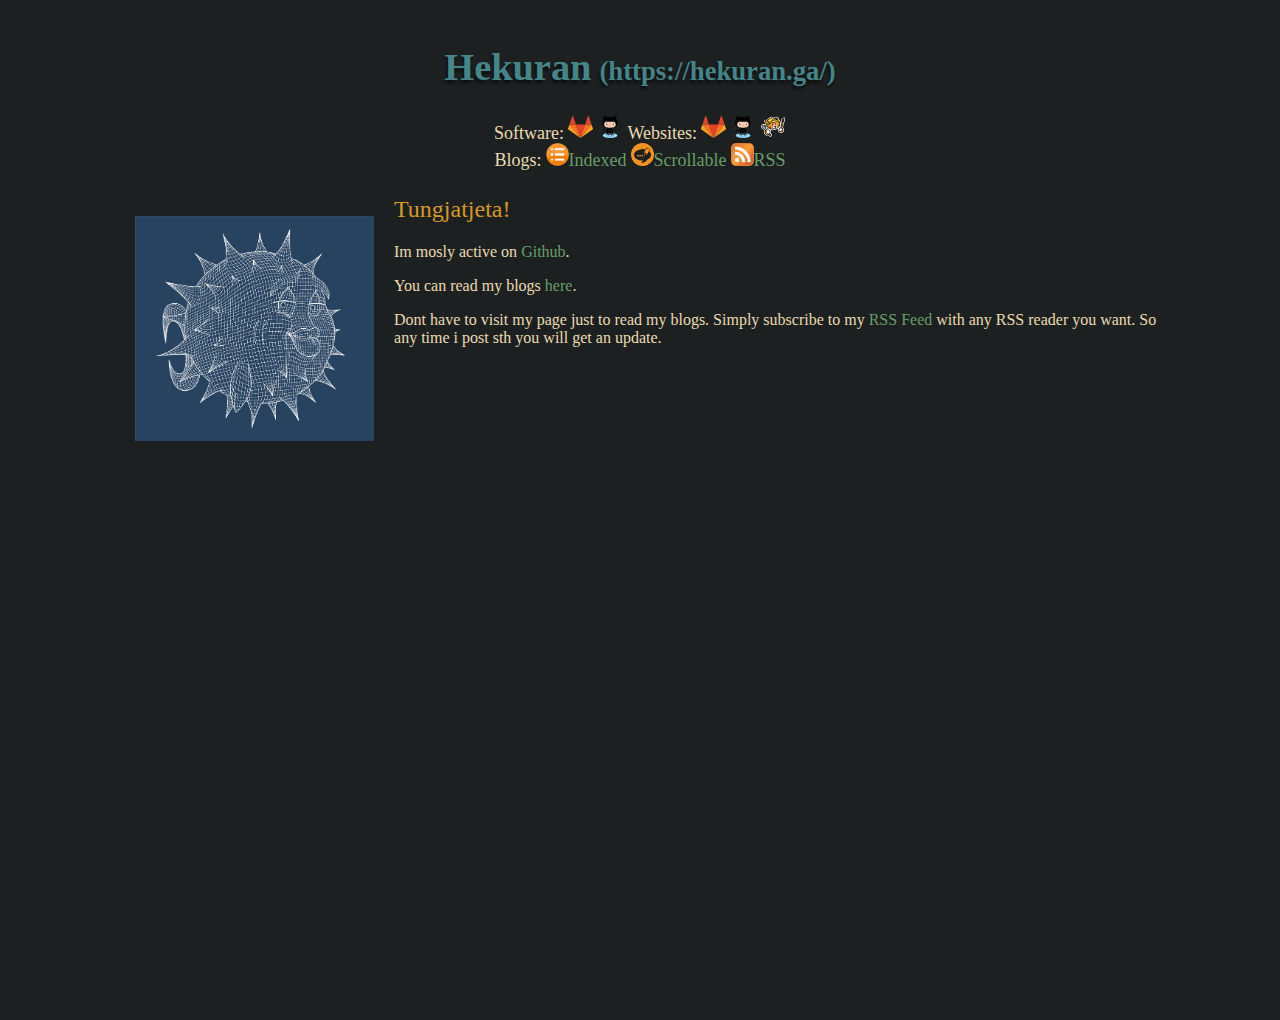
==== index.html @ 21a8029d "Update v.4" ====
<!DOCTYPE html>
<html lang="en">
<head>
<title>Hekuran's Homepage</title>
<link rel='stylesheet' type='text/css' href='cssjs/main_style.css'>
<link rel='alternate' type='application/rss+xml' href='rss.xml' title='Latest from Hekuran'>
<meta charset="utf-8"/>
</head>

<body>
<h1><big>Hekuran</big> <small>(https://hekuran.ga/)</small></h1>
<div id="links">

<div id="cat">
	Software:
	<a href="https://gitlab.com/Hekuran/"><img src="pix/gitlab.svg" alt="Gitlab"></a>
	<a href="https://github.com/narukeh/"><img src="pix/octo.svg" alt="Github"></a>
</div>


<div id="cat">
	Websites:
	<a href="https://hekuran.gitlab.io/"><img src="pix/gitlab.svg" alt="Gitlab Pages"></a>
	<a href="https://narukeh.github.io/"><img src="pix/octo.svg" alt="Github webage"></a>
	<a href="https://hekuran.neocities.org/"><img src="pix/neocities.svg" alt="NeoCities"></a>
</div>

</br>
<div id="cat">
	Blogs:
	<a href="blogindex.html"><img src="pix/blogindex.png" alt="Blog Indexed">Indexed</a>
	<a href="blog.html"><img src="pix/blogbubble.png" alt="Blog Scrollable">Scrollable</a>
	<a href="rss.html"><img src="pix/rss.svg" alt="Rss">RSS</a>
</div>


<!--</br>-->
<!--<div id="cat">-->
<!--	BLOG:-->
<!--	<!-1--<a href="emailme.html">email</a>--1->-->
<!--	<a href="blogindex.html">Blog:-Indexed</a>-->
<!--	<a href="blog.html">Blog:-Scrollable</a>-->
<!--	<a href="rss.xml">RSS</a>-->
<!--</div>-->

</div>

<!--

<div class="<++>">
<img src="<++>" alt="<++>">
<h2><++></h2>
<p><++></p>
</div>

--!>

<div class="odd">
<img src="pix/puffy.jpg" alt="medusa">
<h2>Tungjatjeta!</h2>
<p>Im mosly active on <a href="https://github.com/narukeh/">Github</a>.</p>
<p>You can read my blogs <a href="blog.html">here</a>.</p>
<p>Dont have to visit my page just to read my blogs. Simply subscribe to my <a href="rss.xml">RSS Feed</a> with any RSS reader you want. So any time i post sth you will get an update.</p>

</div>

</body>

</html>
---- cssjs/main_style.css ----
:root {
    --color0: #282828;
    --color1: #cc241d;
    --color2: #98971a;
    --color3: #d79921;
    --color4: #458588;
    --color5: #b16286;
    --color6: #689d6a;
    --color7: #a89984;
    --color8: #928374;
    --color9: #fb4934;
    --color10: #b8bb26;
    --color11: #fabd2f;
    --color12: #83a598;
    --color13: #d3869b;
    --color14: #8ec07c;
    --color15: #ebdbb2;
    --color256: #1d2021;
    --color257: #ebdbb2;
}

footer img {
    height: 1.25em;
}

li img {
    height: 1.25em;
}

h1 img {
    height: 1em;
}

h2 img {
    height: 1em;
    padding-top: 1em;
}

h3 {
    color: var(--color1);
}

h3 img {
    height: 1em;
}

body {
    /*overflow cant be changed on body. since this type of styling is not for the body tag.*/
    max-width: 1050px;
    margin-left: auto;
    margin-right: auto;
    background: var(--color256);
    color: var(--color15);
    padding: 1em;
}

a {
    color: var(--color6);
    text-decoration: none;
}
a:hover {
    color: var(--color12);
}

a img:hover {
    background: rgba(0, 0, 0, 0);
    transition: .15s;
    transform: scale(2.5, 2.5);
}

h1 {
    color: var(--color4);
    font-weight: Bold;
    text-shadow: -1px 3px 3px rgba(0, 0, 0, 0.68);
    text-align: center;
}

h2 {
    color: var(--color3);
    font-weight: normal;
}

.hiddiv {
    display: none;
}
.qr:hover {
    color: goldenrod;
}
.qr:hover .hiddiv {
    display: block;
    float: right;
}
.hiddiv img {
    height: 200px;
}

#cat {
    /*'float: center' does nothing btw. and cat should be an class, as its used so many times in the html*/
    display: inline;
}

#links {
    font-size: large;
    text-align: center;
    margin: auto;
    max-width: 700px;
    background-color: var(--color256);
    padding: 5px;
    border-radius: 10px;
    /* margin-bottom: 6em */
}

#links img {
    height: 1.25em;
}

/* Blog entry: */

/*i added a more red-ish and darker background here to make it easier on the eyes to seperate the blocks. and also to go with the red border a little better, as the blue on the left ties in the same way with the body*/
.entry {
    padding: 10px;
    border-radius: 0 5px 18px 0;
    margin-bottom: 50px;
    background: #1b1b1b;
    border: 1px solid var(--color1);
    border-left: 10px solid var(--color4);
}
.entry h2 {
    margin: 5px auto 2px auto;
}
.entry small {
    color: var(--color15);
}
footer strong {
    font-weight: bold;
}

footer {
	clear: both;
	text-align: center;
	padding-top: 2em;
}

/*
    i spaced out the dt parts here to make it easier for the eyes to navigate the paragraphs
*/
dt {
    font-weight: bold;
    margin-top: 2em;
}
dt img {
    height: 1em;
}

/* Class name of video thumbnails in videos.html */
.image {
    width: 175px !important;
    table-layout: fixed;
    margin-left: auto;
    margin-right: auto;
    display: inline-table;
    padding: 0px;
}
.image figcaption img {
    height: 1em;
}
img.centered {
    display: block;
    margin-right: auto;
    margin-left: auto;
}
figcaption {
    padding: 0px;
    max-width: 175px;
}
code {
    color: var(--color2);
    overflow-x: auto;
}

h3 {
}

/*align is not always supported anymore so i tend to just use 'auto' on left and right margin if you arent using flexbox or grid*/
pre {
    margin: auto;
    margin-top: 3em;
    background: var(--color256);
    border: 1px solid var(--color8);
    border-radius: 4px;
    padding: 5px;
    display: block;
    max-width: 900px;
}

.indexcolname {
    max-width: 100px;
    text-overflow: ellipsis;
    white-space: nowrap;
    overflow: hidden;
}
.indexcoldesc {
    font-weight: bold;
    padding: 10px;
    font-size: large;
}
.indexcollastmod,
.indexcolsize {
    font-size: small;
}
#indexlist {
    margin: 0px auto;
}
.centerpiece {
    margin: auto;
    margin: 0px auto;
}

/* Used in library.html */
.booklist dt {
    display: list-item;
    list-style-type: square;
    font-weight: normal;
}
.booklist dd {
    display: none;
}
.booklist:hover dd {
    display: block;
}
/* The mic class is for books featured in a NotRelated episode. */
.mic:before {
    content: "🎙️";
}

.mic {
    list-style: none;
    padding-left: 1em;
    text-indent: -1em;
    margin-left: 0;
}

.A,
span.i,
pre a.i {
    color: var(--color10);
}

.D,
span.d,
pre a.d {
    color: var(--color9);
}

.even, .odd {
	min-height: 300px;
	text-align: left;
}

.even img  {
padding-top: 1em;
float: right;
max-width: 400px;
max-height: 225px;
padding: 20px;
}

.odd img {
padding-top: 1em;
float: left;
max-width: 400px;
max-height: 225px;
padding: 20px;
}

#content td {
	max-width: 400px;
}

#content {
	max-width: inherit;
}

#blob {
	white-space: pre-wrap;
}

#index {
    margin-left: auto;
    margin-right: auto;
}

html {
	padding-bottom: 500px;
}
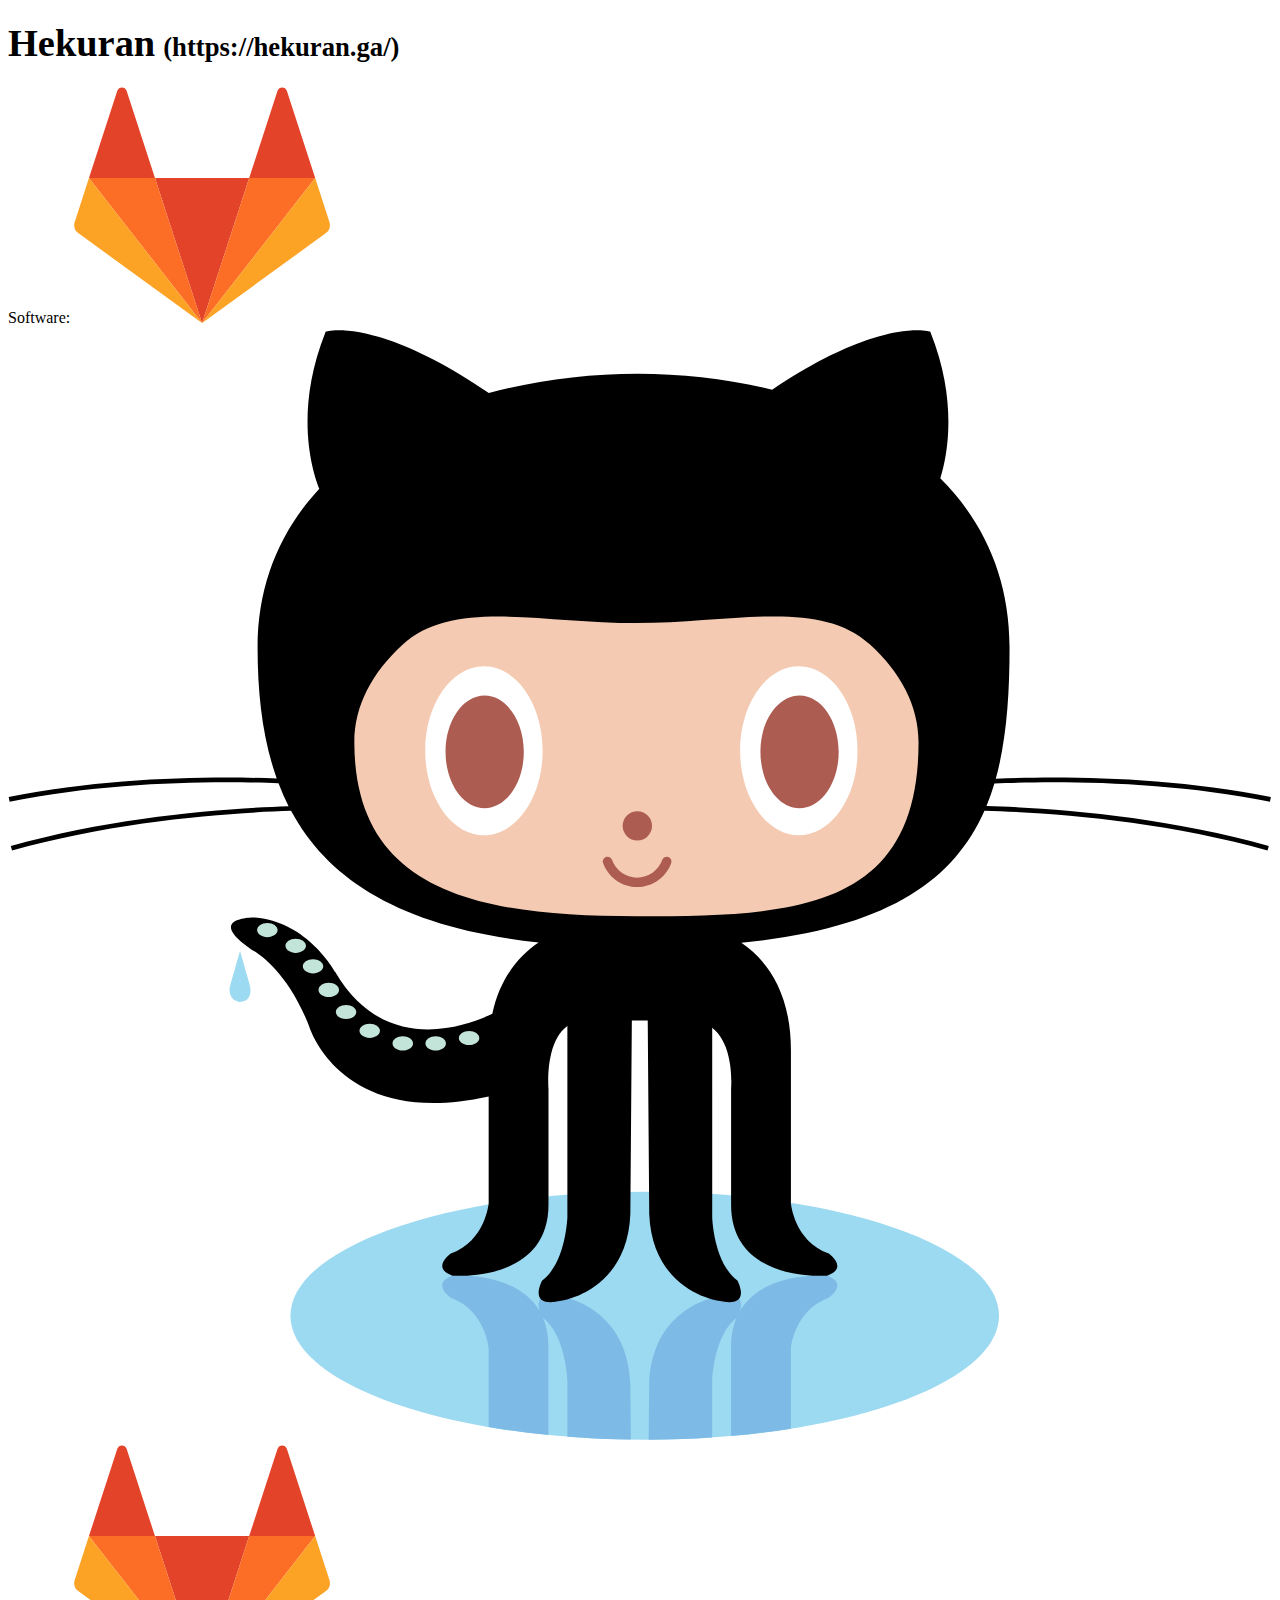
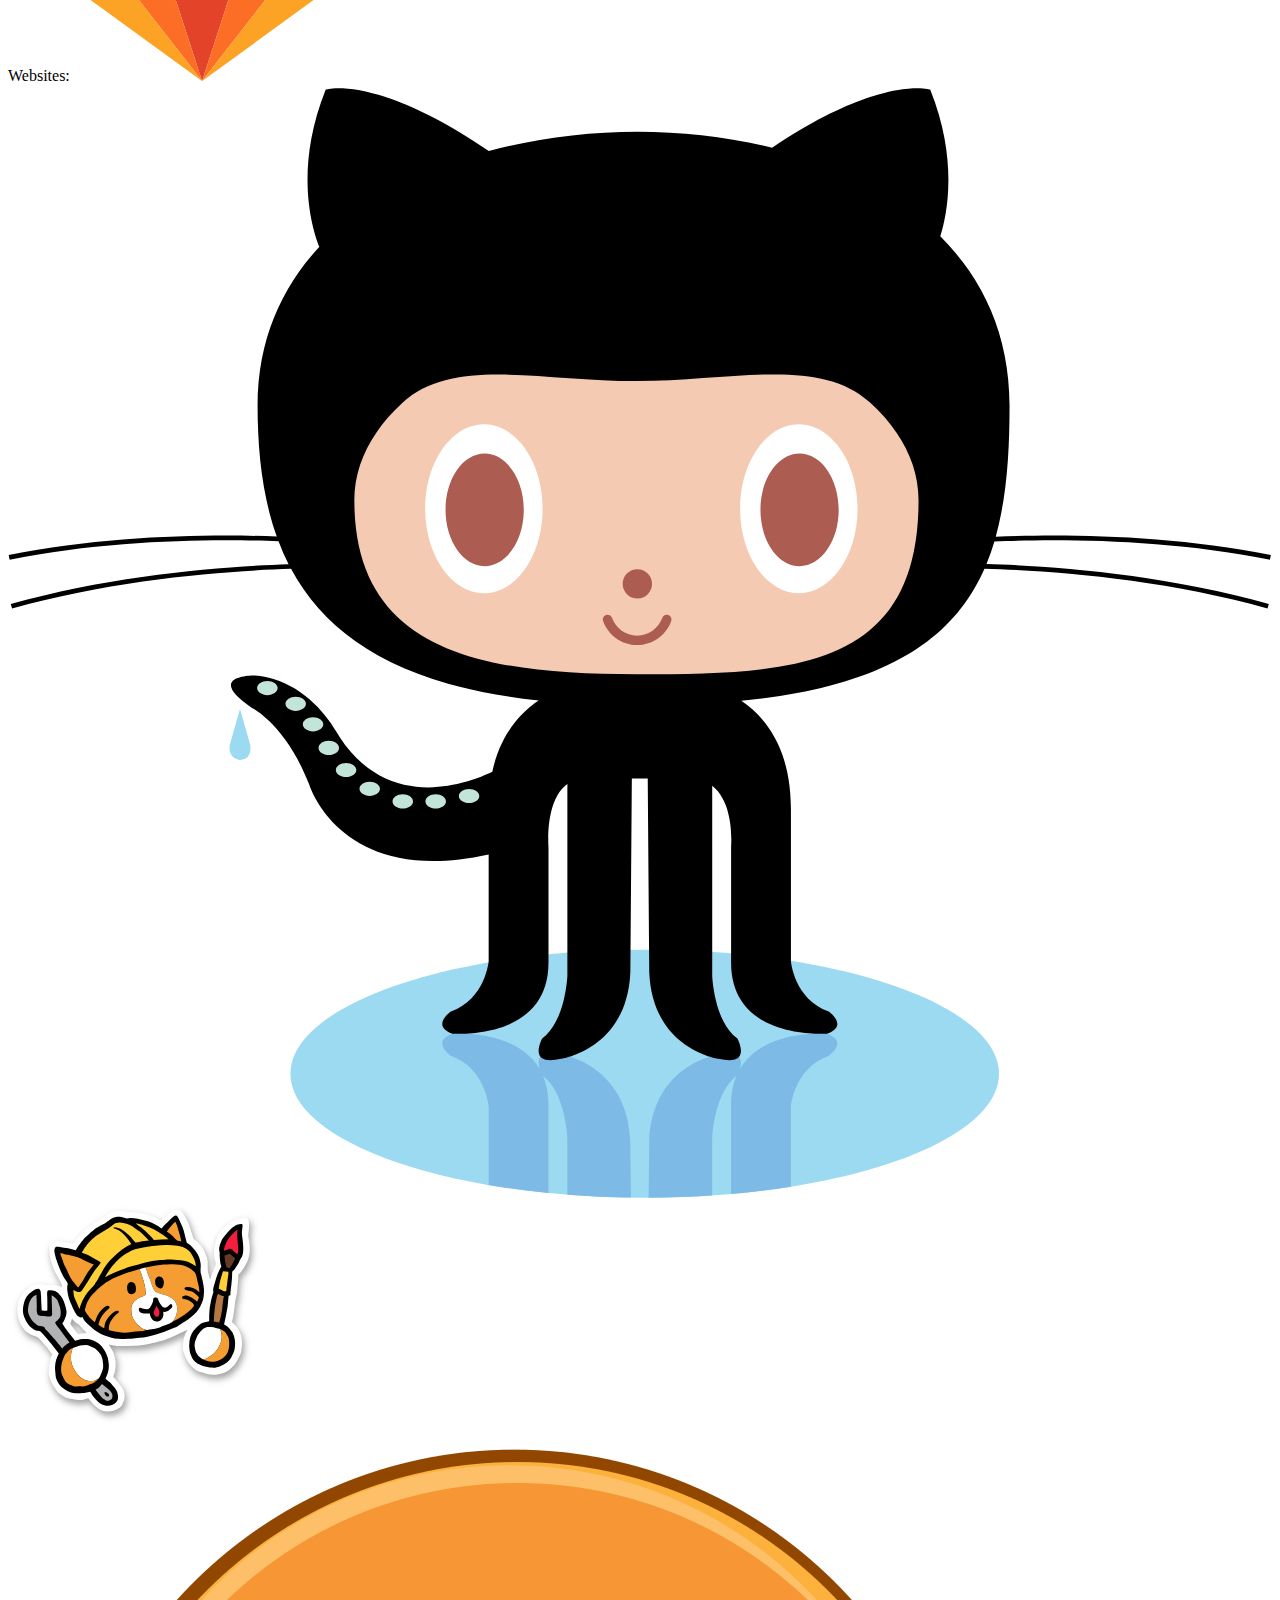
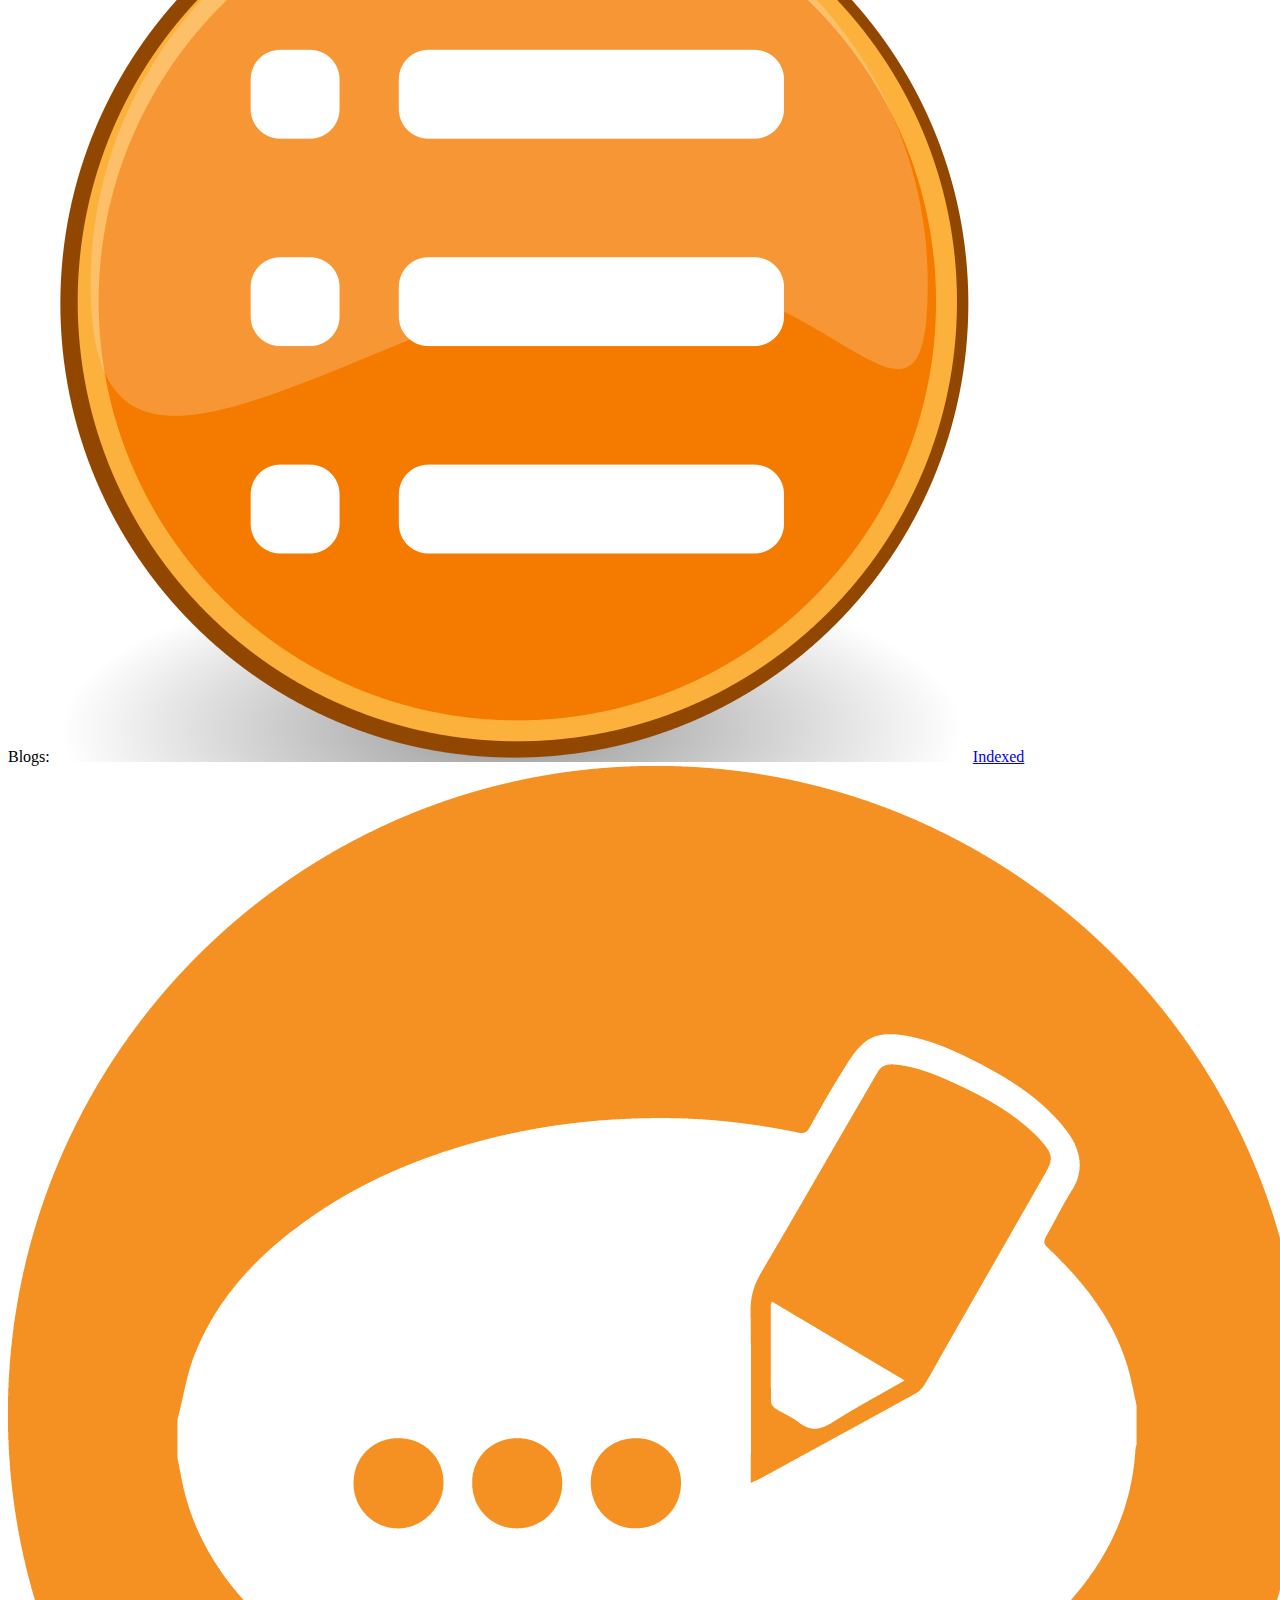
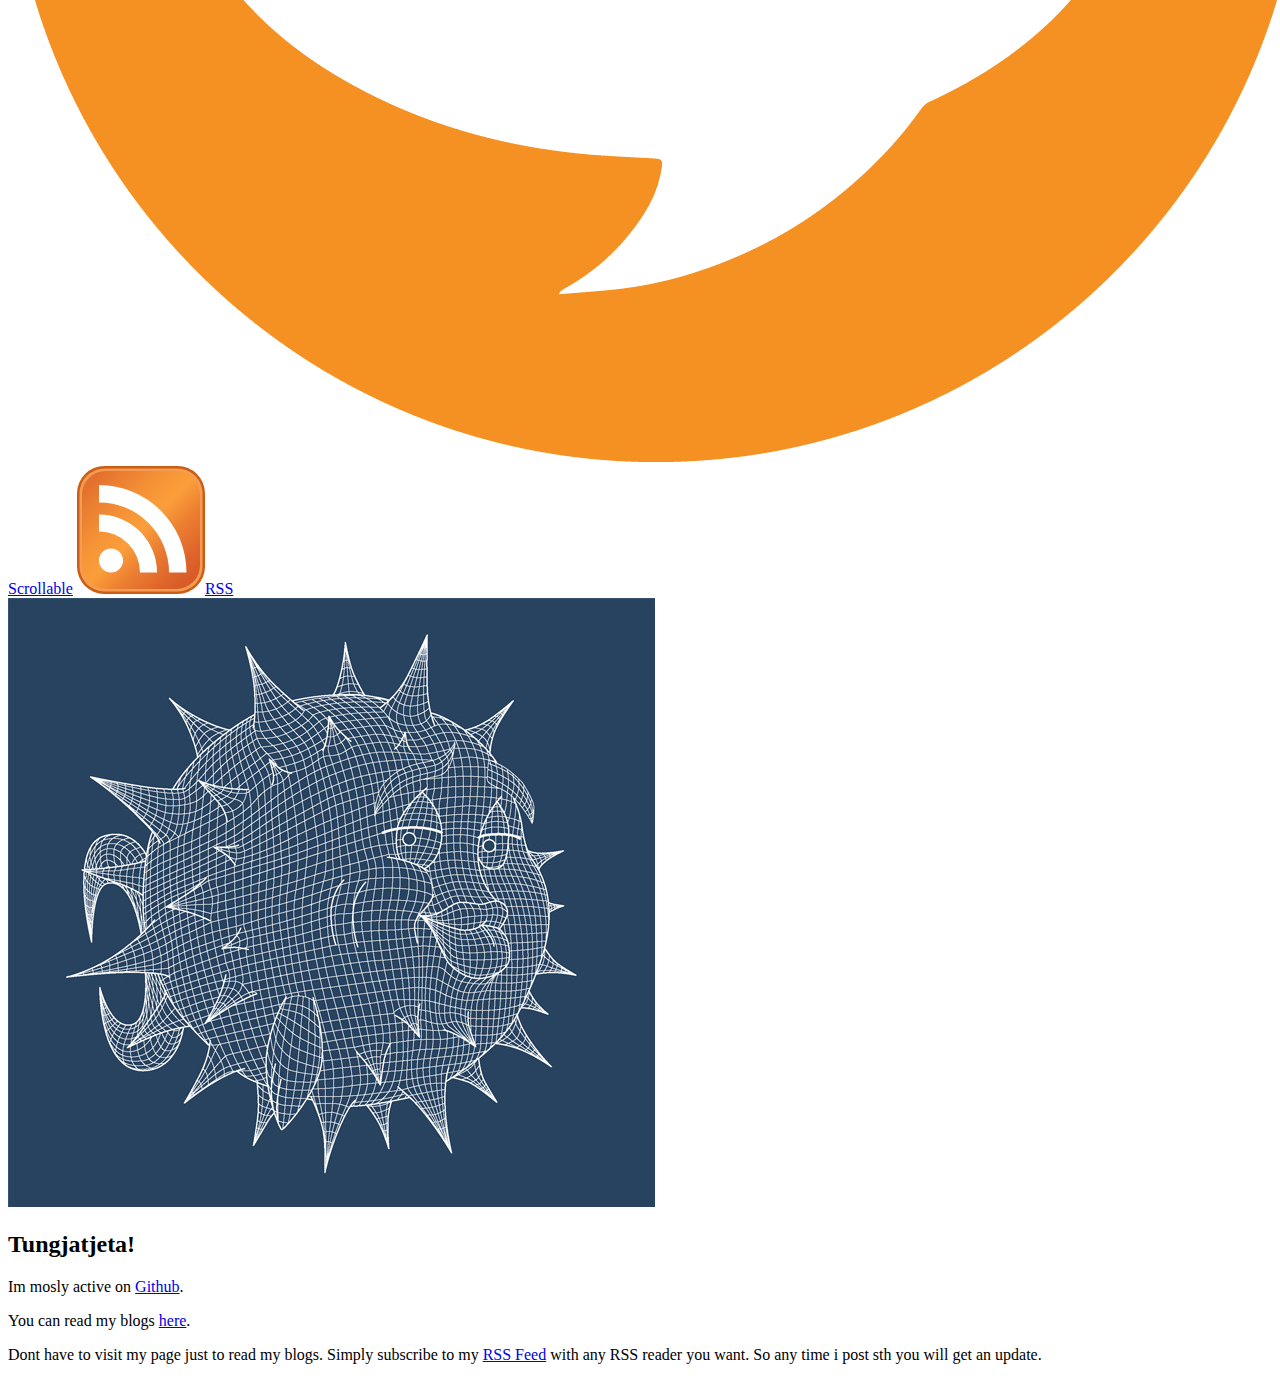
==== commit 77e006cf: "even" ====
--- a/index.html
+++ b/index.html
@@ -4,6 +4,7 @@
 <title>Hekuran's Homepage</title>
 <link rel='stylesheet' type='text/css' href='cssjs/main_style.css'>
 <link rel='alternate' type='application/rss+xml' href='rss.xml' title='Latest from Hekuran'>
+<link rel="shortcut icon" type="image/png" href="pix/puffy.jpg"
 <meta charset="utf-8"/>
 </head>
 
@@ -55,7 +56,7 @@
 
 --!>
 
-<div class="odd">
+<div class="even">
 <img src="pix/puffy.jpg" alt="medusa">
 <h2>Tungjatjeta!</h2>
 <p>Im mosly active on <a href="https://github.com/narukeh/">Github</a>.</p>
--- a/cssjs/main_style.css
+++ b/cssjs/main_style.css
@@ -1,295 +1 @@
-:root {
-    --color0: #282828;
-    --color1: #cc241d;
-    --color2: #98971a;
-    --color3: #d79921;
-    --color4: #458588;
-    --color5: #b16286;
-    --color6: #689d6a;
-    --color7: #a89984;
-    --color8: #928374;
-    --color9: #fb4934;
-    --color10: #b8bb26;
-    --color11: #fabd2f;
-    --color12: #83a598;
-    --color13: #d3869b;
-    --color14: #8ec07c;
-    --color15: #ebdbb2;
-    --color256: #1d2021;
-    --color257: #ebdbb2;
-}
-
-footer img {
-    height: 1.25em;
-}
-
-li img {
-    height: 1.25em;
-}
-
-h1 img {
-    height: 1em;
-}
-
-h2 img {
-    height: 1em;
-    padding-top: 1em;
-}
-
-h3 {
-    color: var(--color1);
-}
-
-h3 img {
-    height: 1em;
-}
-
-body {
-    /*overflow cant be changed on body. since this type of styling is not for the body tag.*/
-    max-width: 1050px;
-    margin-left: auto;
-    margin-right: auto;
-    background: var(--color256);
-    color: var(--color15);
-    padding: 1em;
-}
-
-a {
-    color: var(--color6);
-    text-decoration: none;
-}
-a:hover {
-    color: var(--color12);
-}
-
-a img:hover {
-    background: rgba(0, 0, 0, 0);
-    transition: .15s;
-    transform: scale(2.5, 2.5);
-}
-
-h1 {
-    color: var(--color4);
-    font-weight: Bold;
-    text-shadow: -1px 3px 3px rgba(0, 0, 0, 0.68);
-    text-align: center;
-}
-
-h2 {
-    color: var(--color3);
-    font-weight: normal;
-}
-
-.hiddiv {
-    display: none;
-}
-.qr:hover {
-    color: goldenrod;
-}
-.qr:hover .hiddiv {
-    display: block;
-    float: right;
-}
-.hiddiv img {
-    height: 200px;
-}
-
-#cat {
-    /*'float: center' does nothing btw. and cat should be an class, as its used so many times in the html*/
-    display: inline;
-}
-
-#links {
-    font-size: large;
-    text-align: center;
-    margin: auto;
-    max-width: 700px;
-    background-color: var(--color256);
-    padding: 5px;
-    border-radius: 10px;
-    /* margin-bottom: 6em */
-}
-
-#links img {
-    height: 1.25em;
-}
-
-/* Blog entry: */
-
-/*i added a more red-ish and darker background here to make it easier on the eyes to seperate the blocks. and also to go with the red border a little better, as the blue on the left ties in the same way with the body*/
-.entry {
-    padding: 10px;
-    border-radius: 0 5px 18px 0;
-    margin-bottom: 50px;
-    background: #1b1b1b;
-    border: 1px solid var(--color1);
-    border-left: 10px solid var(--color4);
-}
-.entry h2 {
-    margin: 5px auto 2px auto;
-}
-.entry small {
-    color: var(--color15);
-}
-footer strong {
-    font-weight: bold;
-}
-
-footer {
-	clear: both;
-	text-align: center;
-	padding-top: 2em;
-}
-
-/*
-    i spaced out the dt parts here to make it easier for the eyes to navigate the paragraphs
-*/
-dt {
-    font-weight: bold;
-    margin-top: 2em;
-}
-dt img {
-    height: 1em;
-}
-
-/* Class name of video thumbnails in videos.html */
-.image {
-    width: 175px !important;
-    table-layout: fixed;
-    margin-left: auto;
-    margin-right: auto;
-    display: inline-table;
-    padding: 0px;
-}
-.image figcaption img {
-    height: 1em;
-}
-img.centered {
-    display: block;
-    margin-right: auto;
-    margin-left: auto;
-}
-figcaption {
-    padding: 0px;
-    max-width: 175px;
-}
-code {
-    color: var(--color2);
-    overflow-x: auto;
-}
-
-h3 {
-}
-
-/*align is not always supported anymore so i tend to just use 'auto' on left and right margin if you arent using flexbox or grid*/
-pre {
-    margin: auto;
-    margin-top: 3em;
-    background: var(--color256);
-    border: 1px solid var(--color8);
-    border-radius: 4px;
-    padding: 5px;
-    display: block;
-    max-width: 900px;
-}
-
-.indexcolname {
-    max-width: 100px;
-    text-overflow: ellipsis;
-    white-space: nowrap;
-    overflow: hidden;
-}
-.indexcoldesc {
-    font-weight: bold;
-    padding: 10px;
-    font-size: large;
-}
-.indexcollastmod,
-.indexcolsize {
-    font-size: small;
-}
-#indexlist {
-    margin: 0px auto;
-}
-.centerpiece {
-    margin: auto;
-    margin: 0px auto;
-}
-
-/* Used in library.html */
-.booklist dt {
-    display: list-item;
-    list-style-type: square;
-    font-weight: normal;
-}
-.booklist dd {
-    display: none;
-}
-.booklist:hover dd {
-    display: block;
-}
-/* The mic class is for books featured in a NotRelated episode. */
-.mic:before {
-    content: "🎙️";
-}
-
-.mic {
-    list-style: none;
-    padding-left: 1em;
-    text-indent: -1em;
-    margin-left: 0;
-}
-
-.A,
-span.i,
-pre a.i {
-    color: var(--color10);
-}
-
-.D,
-span.d,
-pre a.d {
-    color: var(--color9);
-}
-
-.even, .odd {
-	min-height: 300px;
-	text-align: left;
-}
-
-.even img  {
-padding-top: 1em;
-float: right;
-max-width: 400px;
-max-height: 225px;
-padding: 20px;
-}
-
-.odd img {
-padding-top: 1em;
-float: left;
-max-width: 400px;
-max-height: 225px;
-padding: 20px;
-}
-
-#content td {
-	max-width: 400px;
-}
-
-#content {
-	max-width: inherit;
-}
-
-#blob {
-	white-space: pre-wrap;
-}
-
-#index {
-    margin-left: auto;
-    margin-right: auto;
-}
-
-html {
-	padding-bottom: 500px;
-}
+sp.css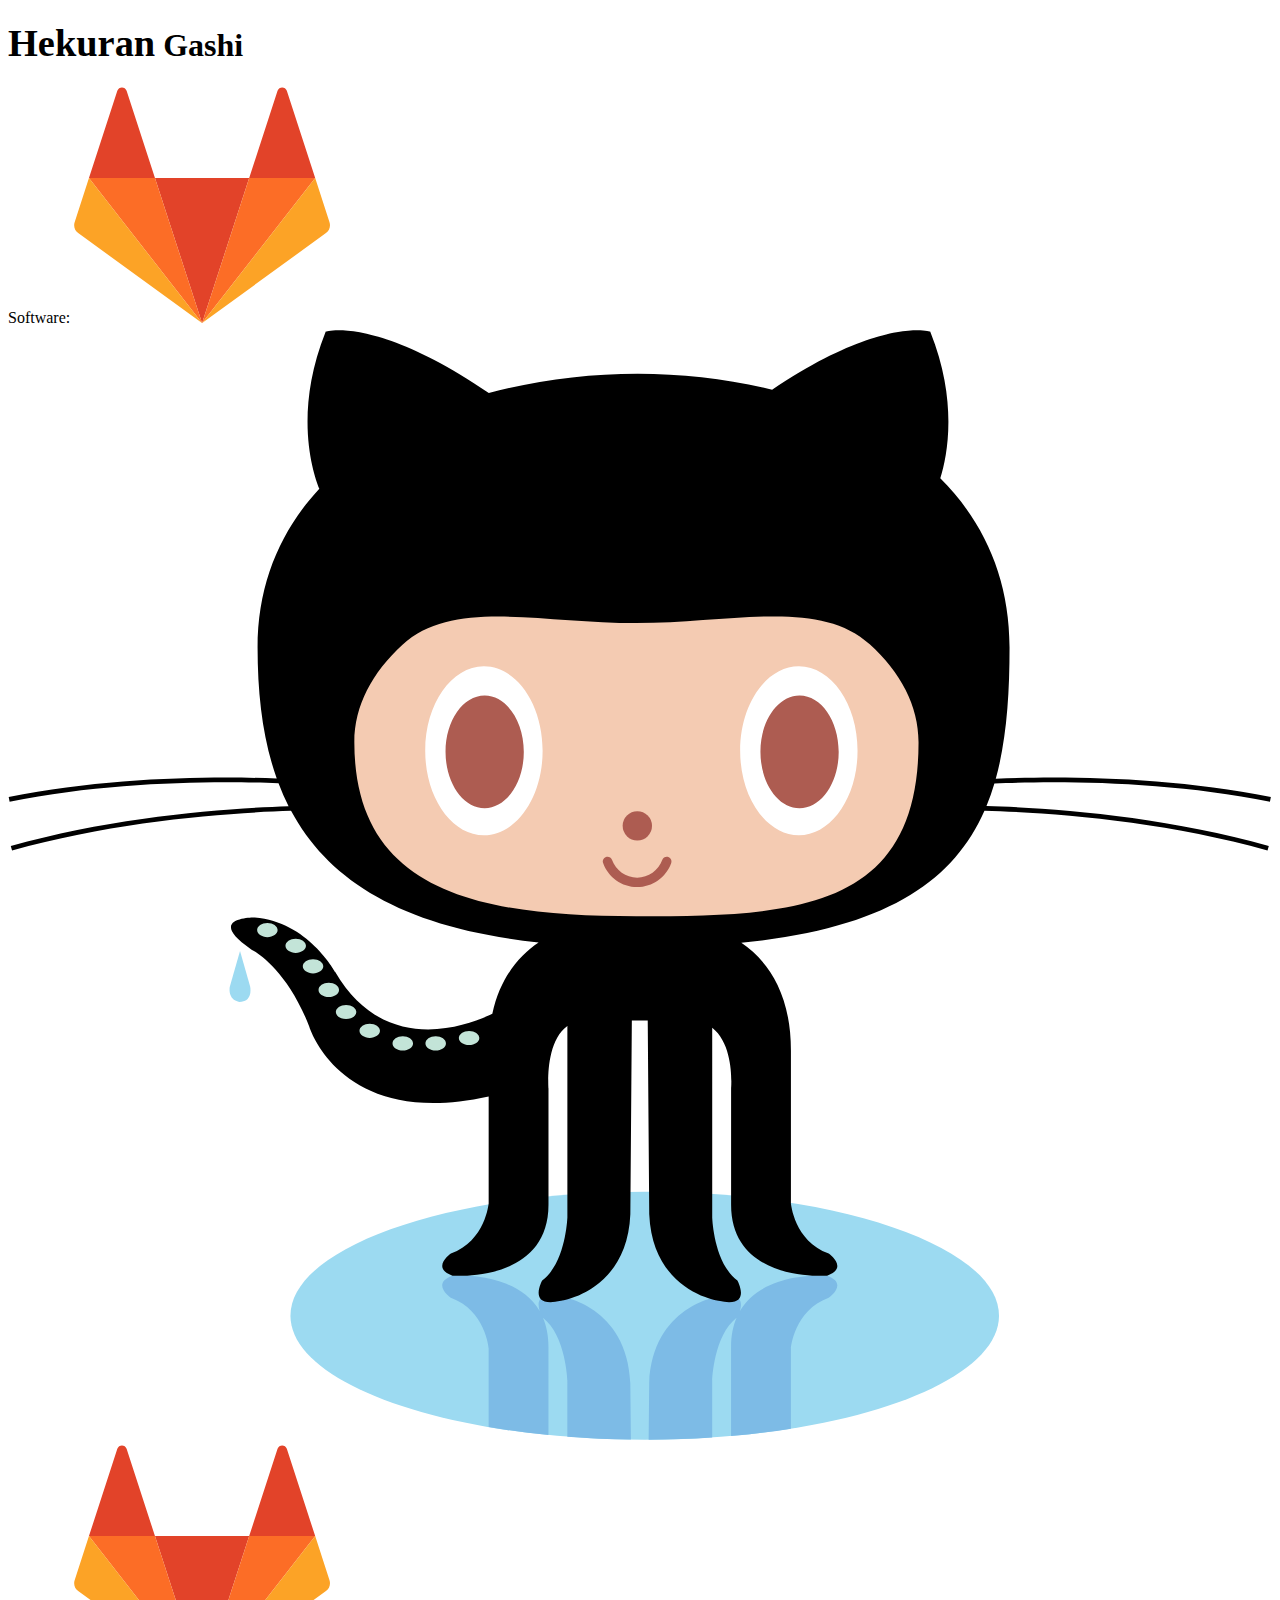
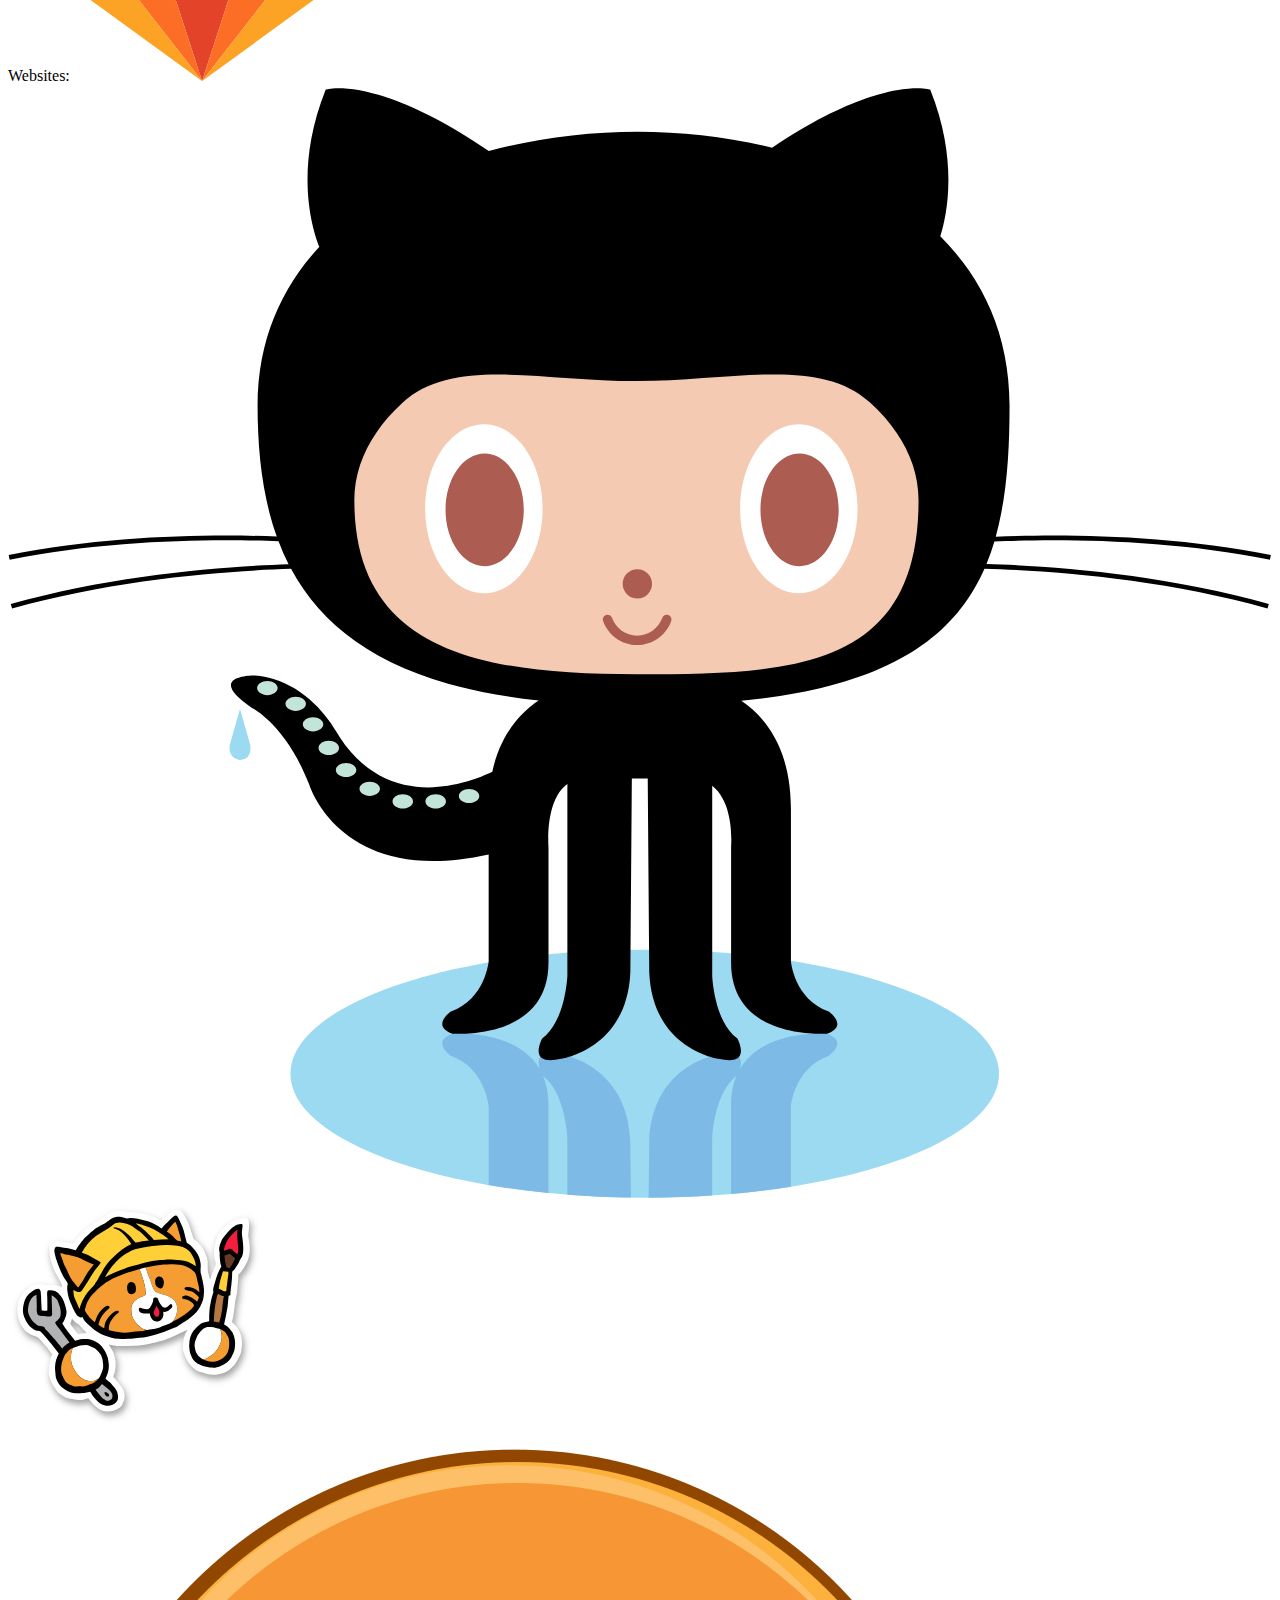
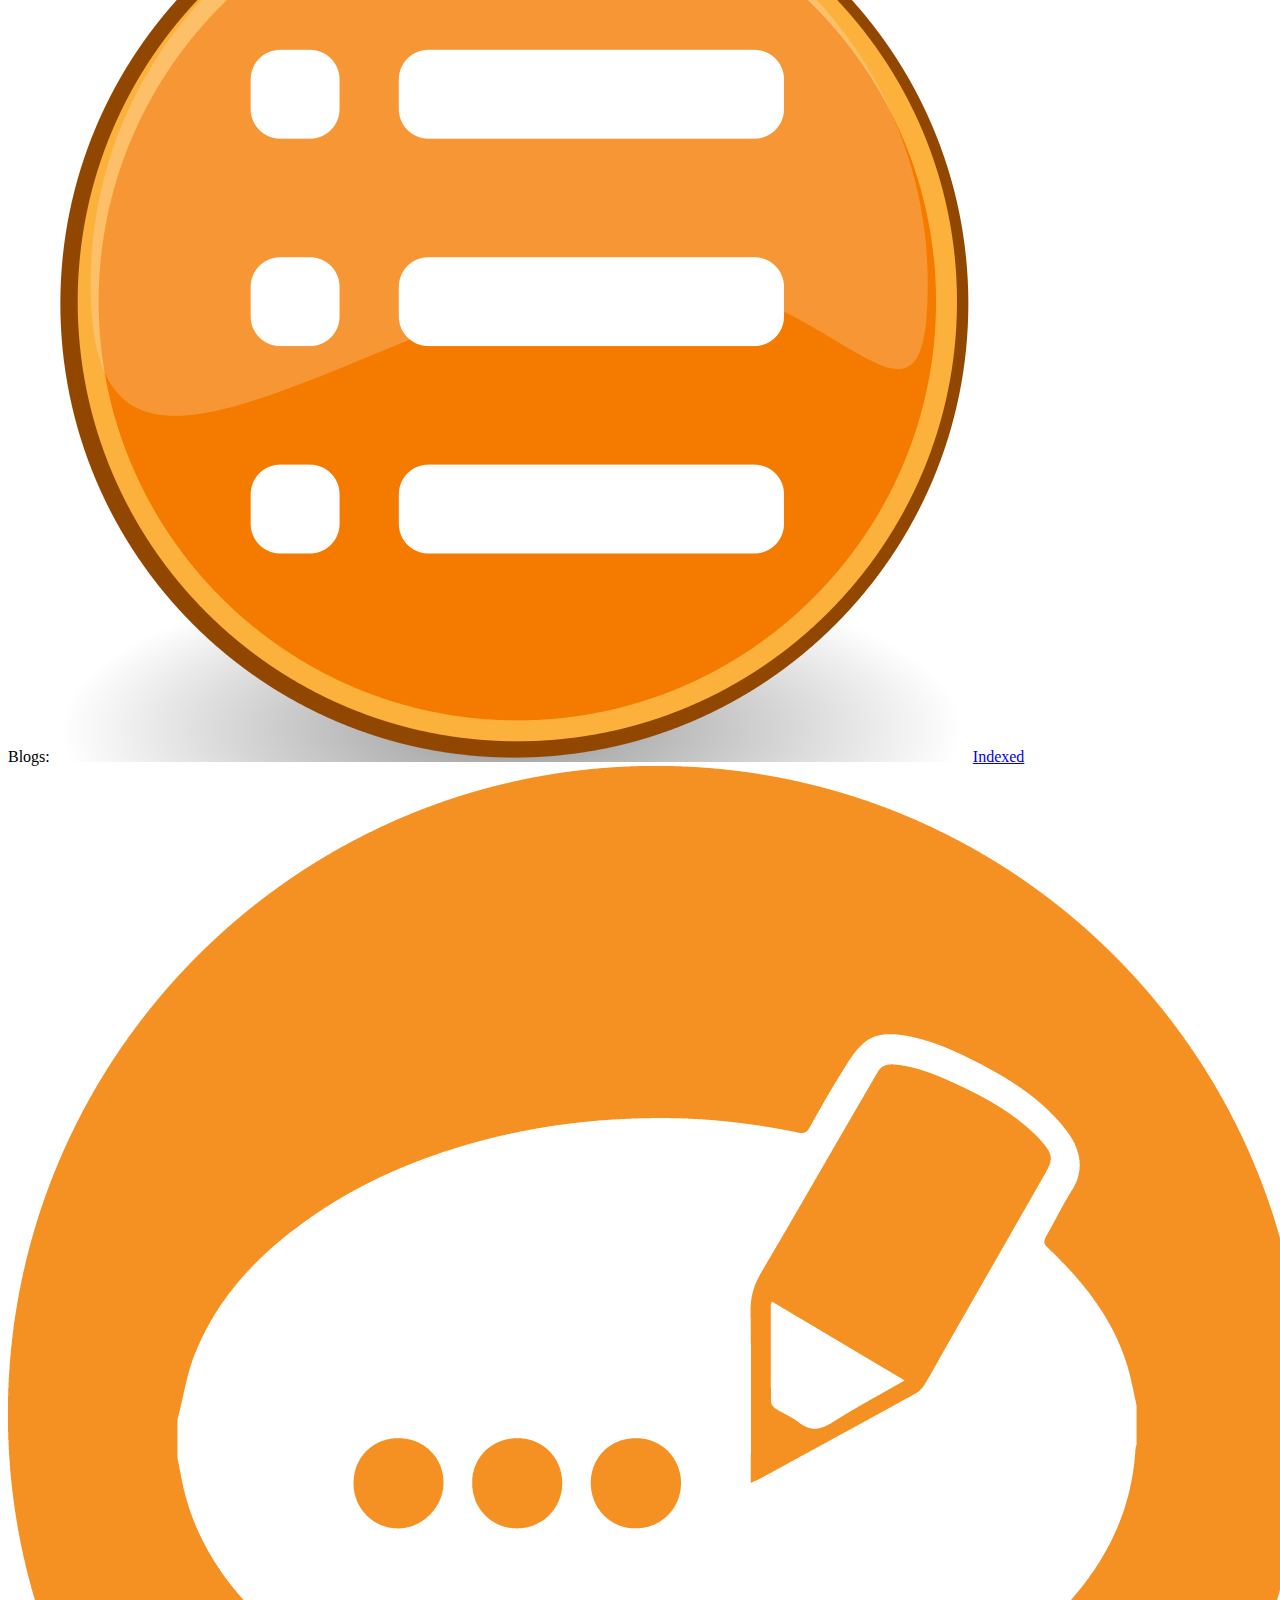
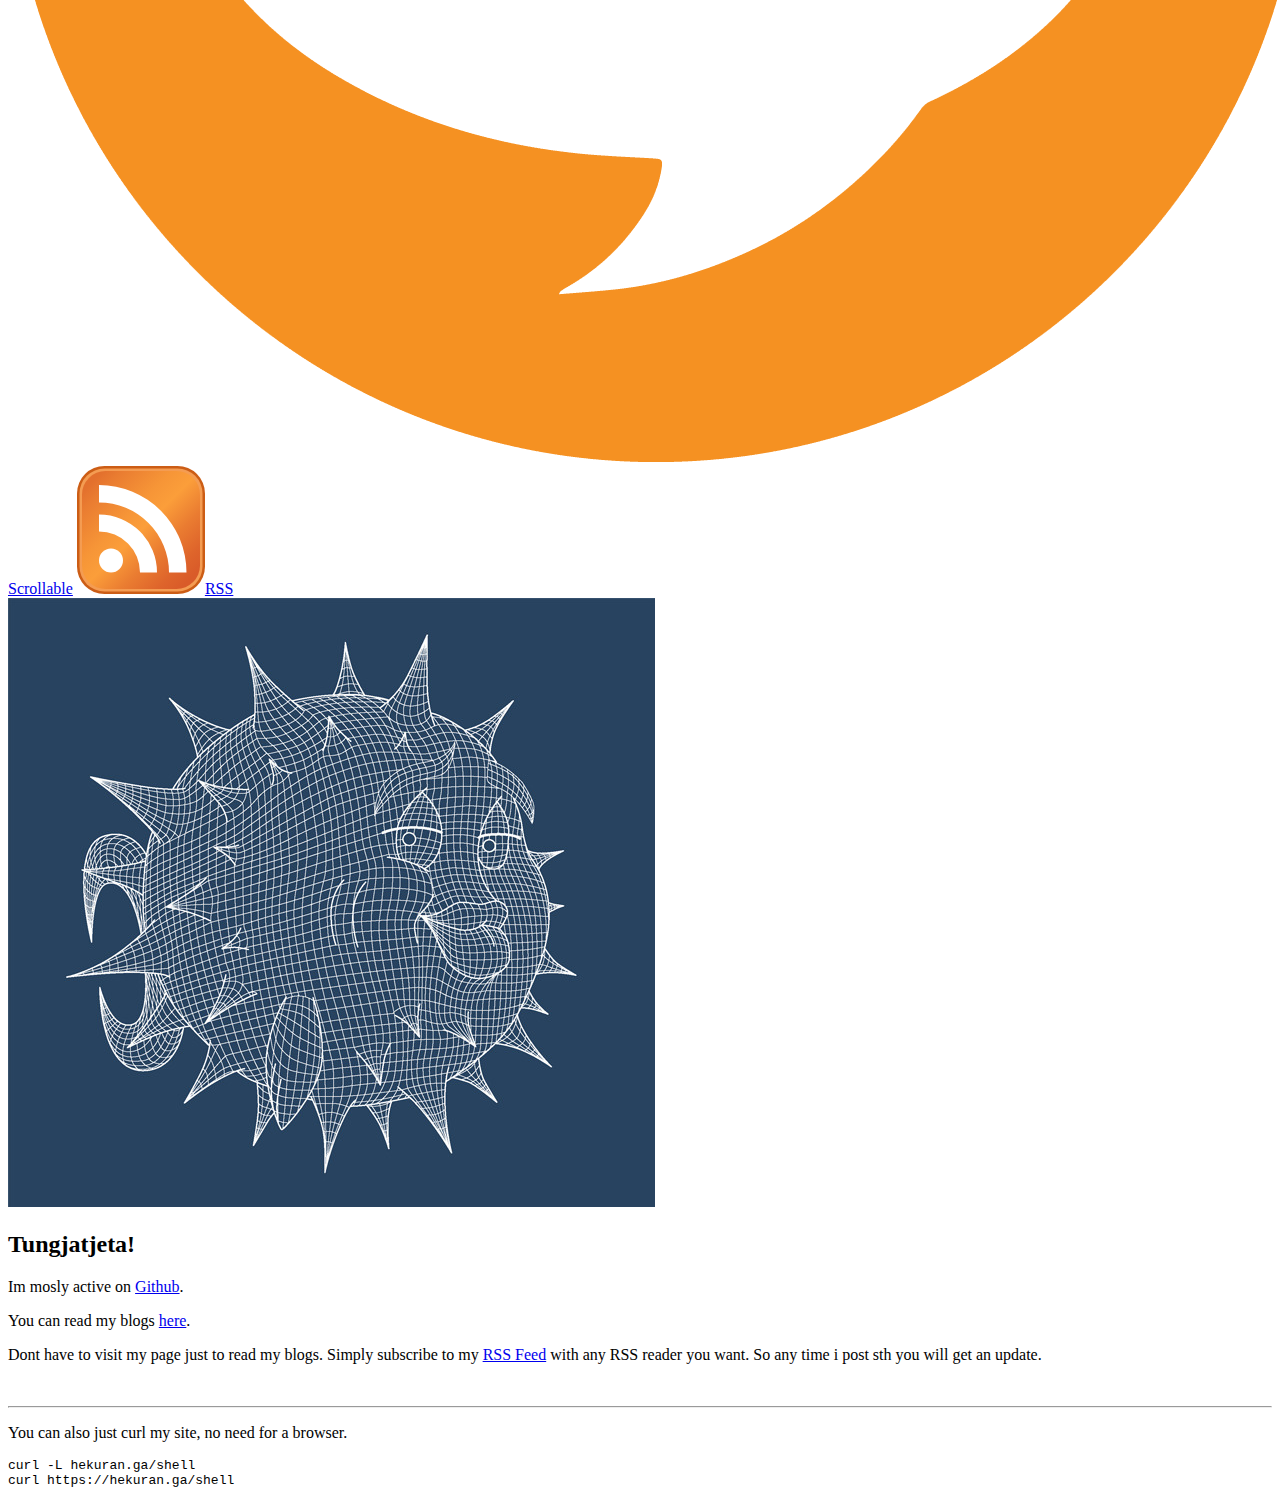
==== commit 2945ca52: "Update v.6" ====
--- a/index.html
+++ b/index.html
@@ -2,22 +2,24 @@
 <html lang="en">
 <head>
 <title>Hekuran's Homepage</title>
-<link rel='stylesheet' type='text/css' href='cssjs/main_style.css'>
-<link rel='alternate' type='application/rss+xml' href='rss.xml' title='Latest from Hekuran'>
-<link rel="shortcut icon" type="image/png" href="pix/puffy.jpg"
-<meta charset="utf-8"/>
+	<meta charset="UTF-8">
+	<meta name="viewport" content="width=device-width, initial-scale=1">
+	<link rel='stylesheet' type='text/css' href='cssjs/main_style.css'>
+	<link rel='alternate' type='application/rss+xml' href='rss.xml' title='Latest from Hekuran'>
+	<link rel="shortcut icon" type="image/png" href="pix/puffy.jpg"
 </head>
 
 <body>
-<h1><big>Hekuran</big> <small>(https://hekuran.ga/)</small></h1>
+
+<!-- <h1><big>Hekuran</big> <small>Gashi</small></h1> -->
+<h1><big>Hekuran</big> Gashi</h1>
+
 <div id="links">
-
 <div id="cat">
 	Software:
 	<a href="https://gitlab.com/Hekuran/"><img src="pix/gitlab.svg" alt="Gitlab"></a>
 	<a href="https://github.com/narukeh/"><img src="pix/octo.svg" alt="Github"></a>
 </div>
-
 
 <div id="cat">
 	Websites:
@@ -34,37 +36,25 @@
 	<a href="rss.html"><img src="pix/rss.svg" alt="Rss">RSS</a>
 </div>
 
-
-<!--</br>-->
-<!--<div id="cat">-->
-<!--	BLOG:-->
-<!--	<!-1--<a href="emailme.html">email</a>--1->-->
-<!--	<a href="blogindex.html">Blog:-Indexed</a>-->
-<!--	<a href="blog.html">Blog:-Scrollable</a>-->
-<!--	<a href="rss.xml">RSS</a>-->
-<!--</div>-->
-
 </div>
 
-<!--
-
-<div class="<++>">
-<img src="<++>" alt="<++>">
-<h2><++></h2>
-<p><++></p>
-</div>
-
---!>
 
 <div class="even">
-<img src="pix/puffy.jpg" alt="medusa">
+<img src="pix/puffy.jpg" alt="puffy">
 <h2>Tungjatjeta!</h2>
 <p>Im mosly active on <a href="https://github.com/narukeh/">Github</a>.</p>
 <p>You can read my blogs <a href="blog.html">here</a>.</p>
 <p>Dont have to visit my page just to read my blogs. Simply subscribe to my <a href="rss.xml">RSS Feed</a> with any RSS reader you want. So any time i post sth you will get an update.</p>
+</div>
 
+</br>
+<hr>
+<div class="even">
+<p>You can also just curl my site, no need for a browser.</p>
+<pre><code class="language-bash">curl -L hekuran.ga/shell
+curl https://hekuran.ga/shell
+</code></pre>
 </div>
 
 </body>
-
 </html>
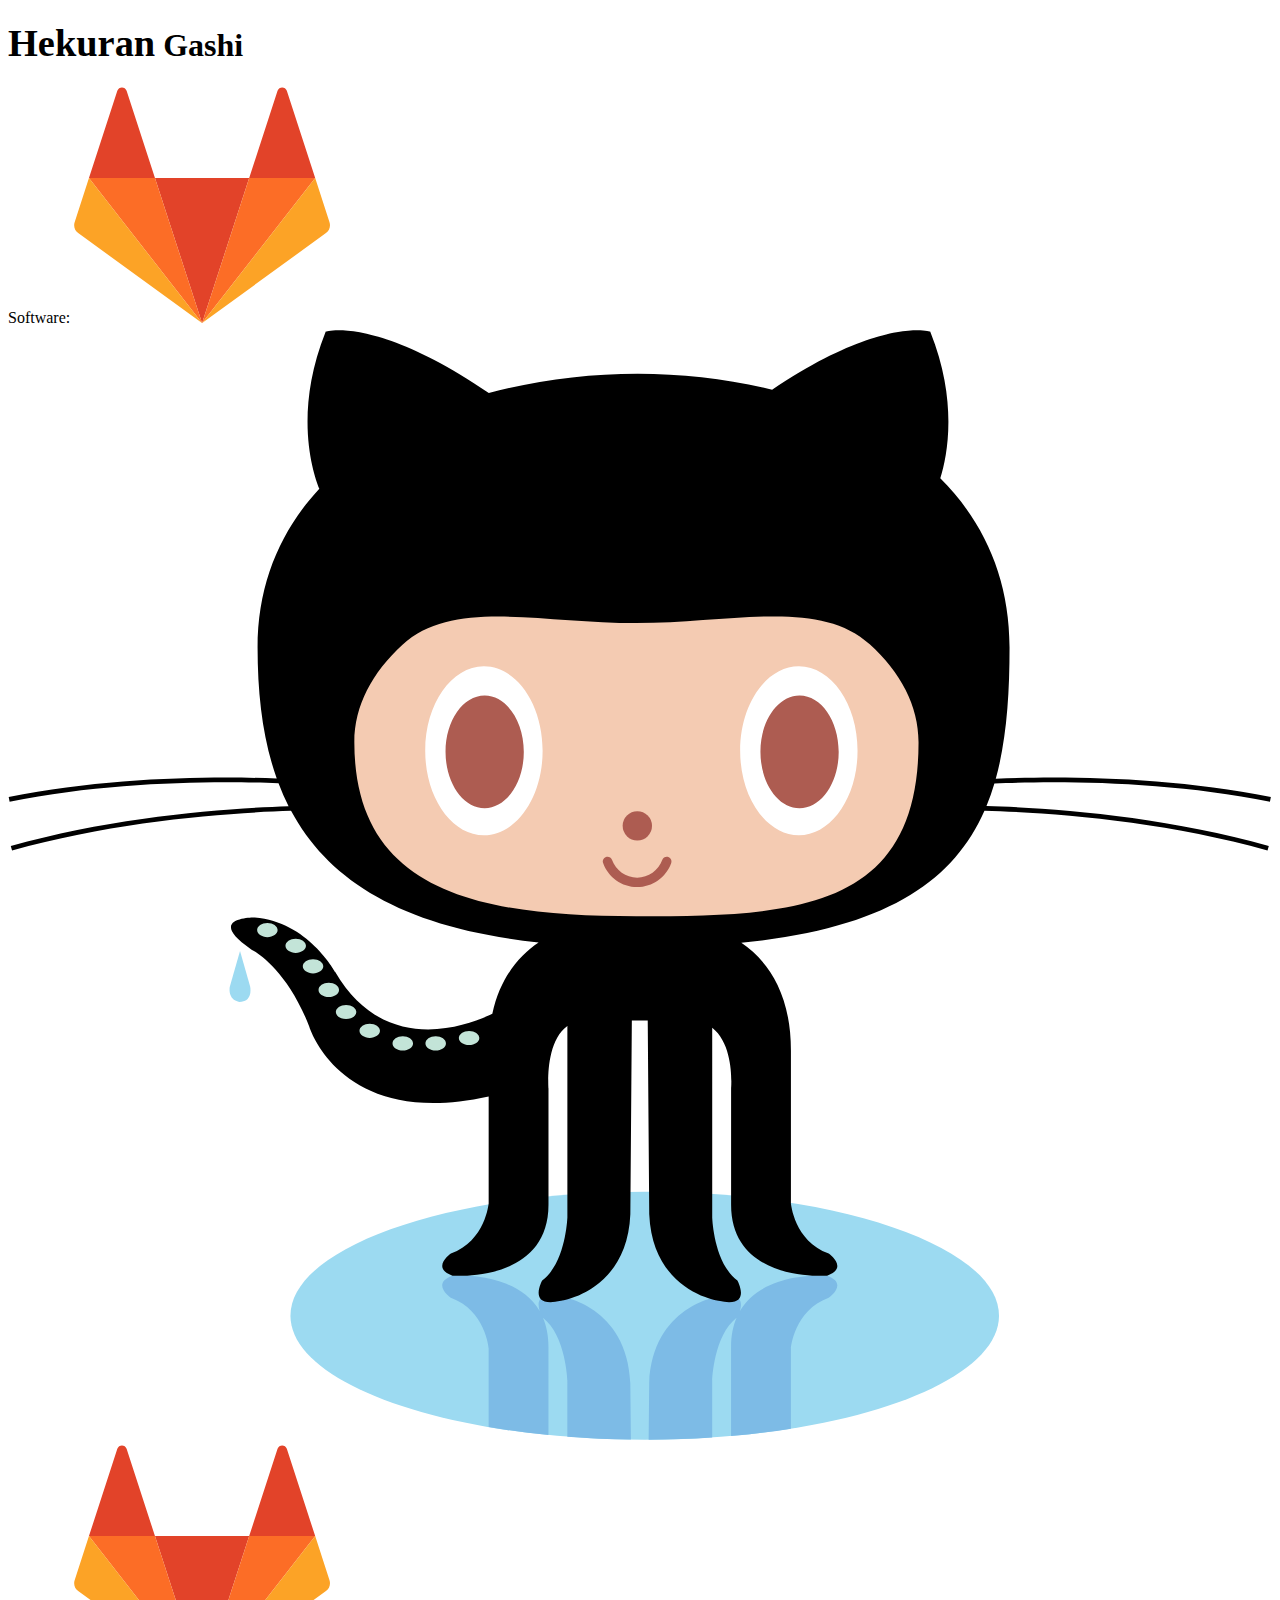
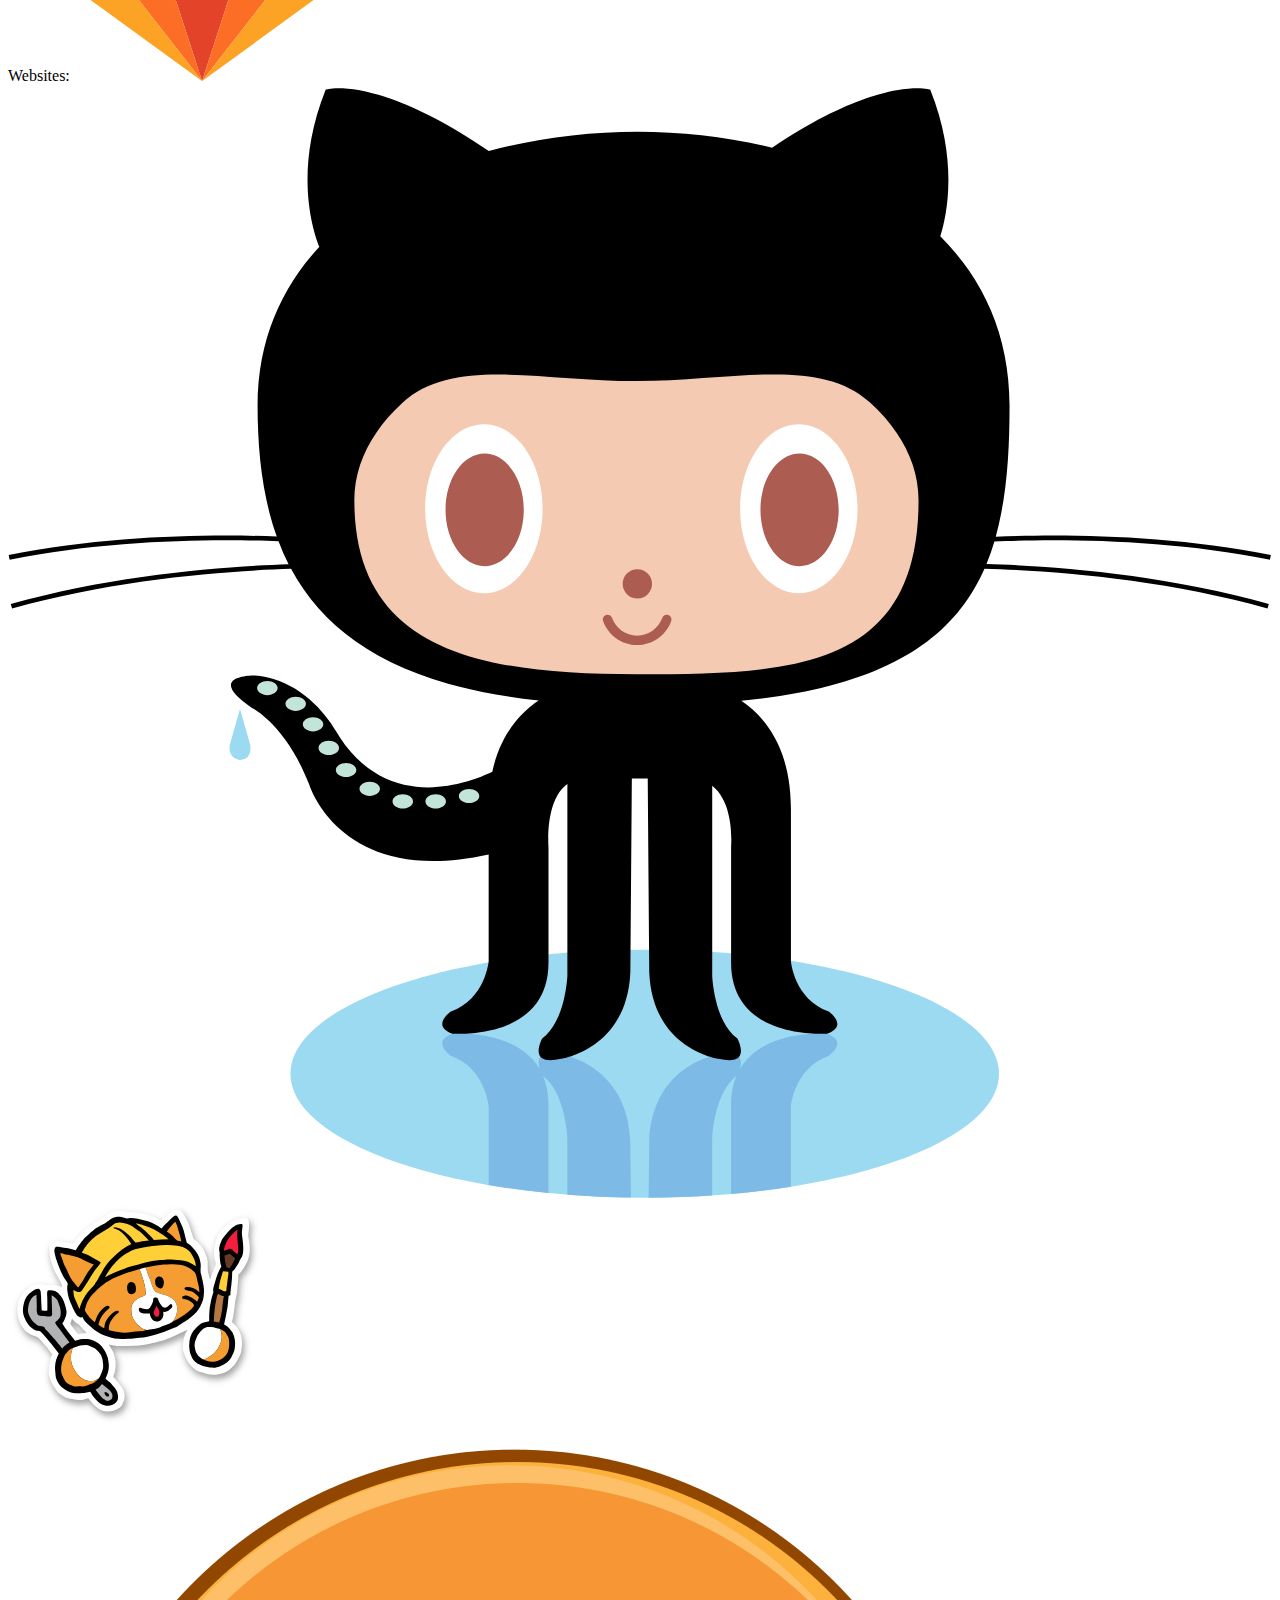
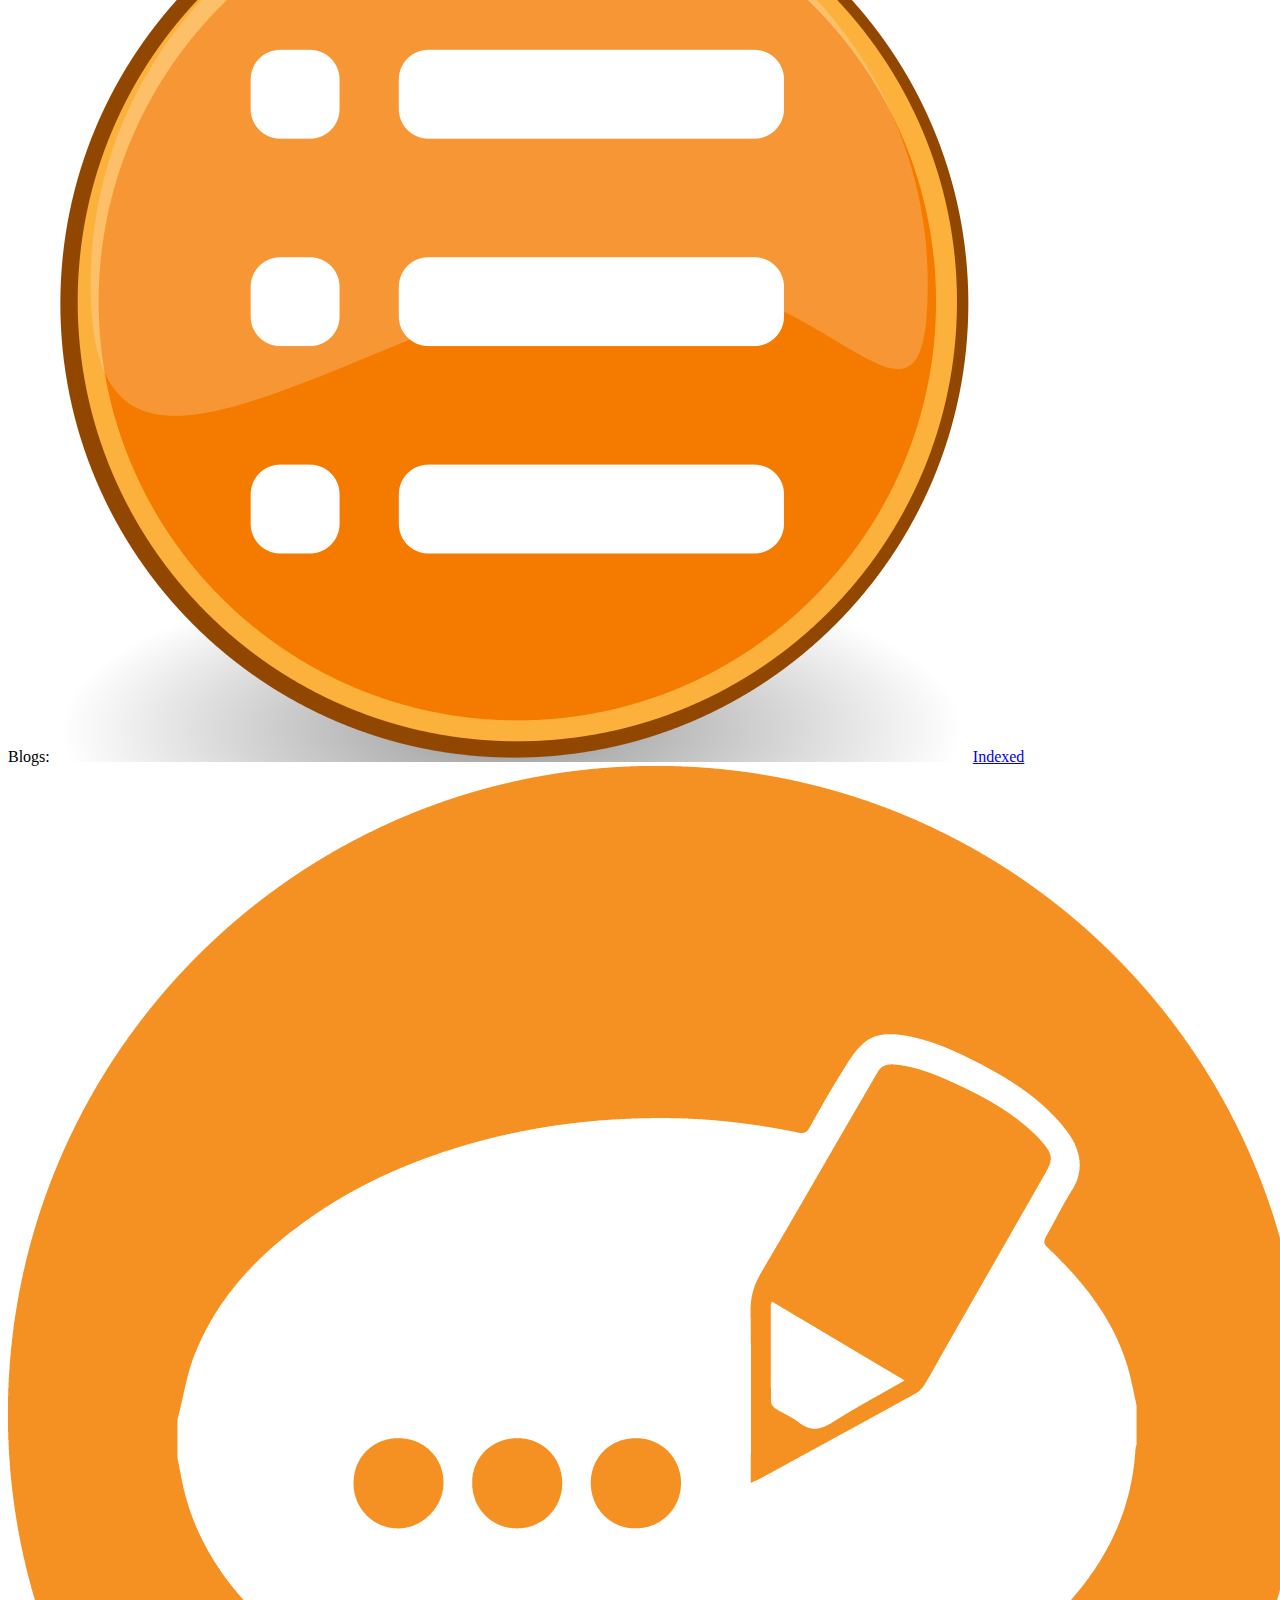
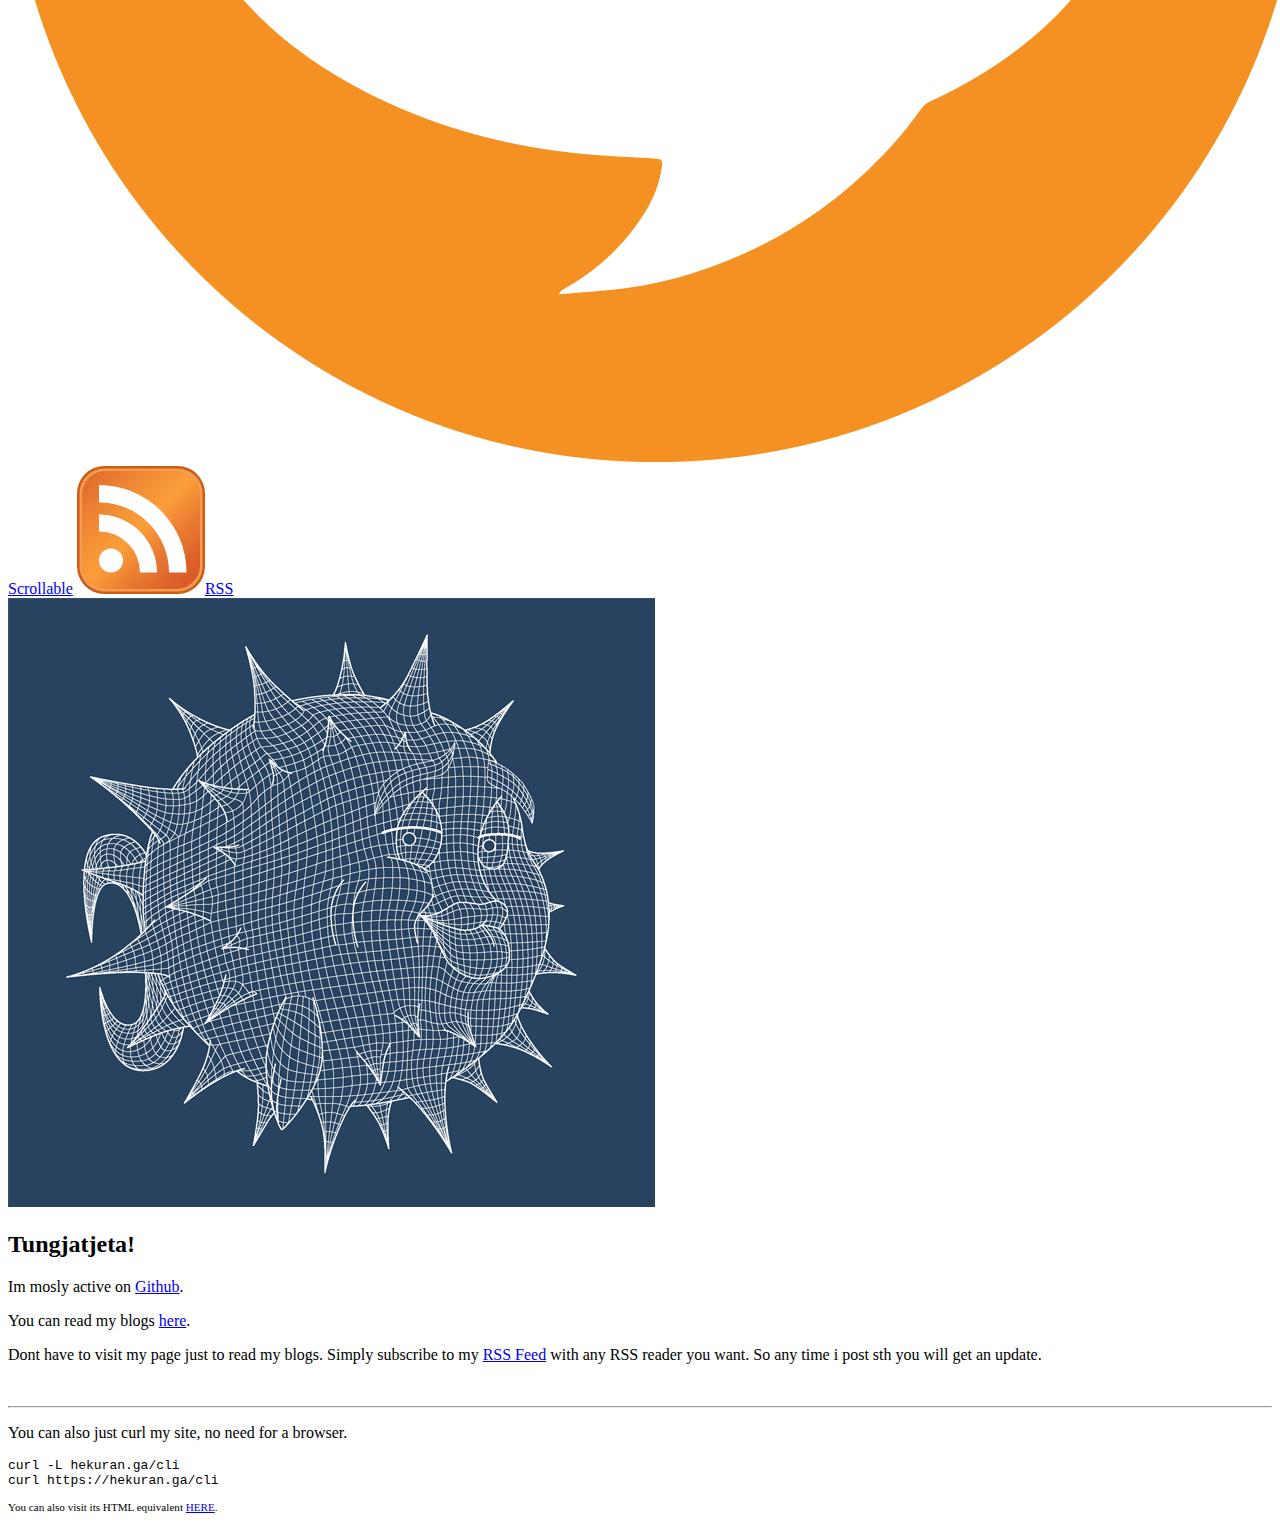
==== commit 855a7590: "update" ====
--- a/index.html
+++ b/index.html
@@ -10,7 +10,6 @@
 </head>
 
 <body>
-
 <!-- <h1><big>Hekuran</big> <small>Gashi</small></h1> -->
 <h1><big>Hekuran</big> Gashi</h1>
 
@@ -35,9 +34,7 @@
 	<a href="blog.html"><img src="pix/blogbubble.png" alt="Blog Scrollable">Scrollable</a>
 	<a href="rss.html"><img src="pix/rss.svg" alt="Rss">RSS</a>
 </div>
-
 </div>
-
 
 <div class="even">
 <img src="pix/puffy.jpg" alt="puffy">
@@ -51,9 +48,10 @@
 <hr>
 <div class="even">
 <p>You can also just curl my site, no need for a browser.</p>
-<pre><code class="language-bash">curl -L hekuran.ga/shell
-curl https://hekuran.ga/shell
+<pre><code class="language-bash">curl -L hekuran.ga/cli
+curl https://hekuran.ga/cli
 </code></pre>
+<small><small><p>You can also visit its HTML equivalent <a href="cli.html">HERE</a>.</p></small></small>
 </div>
 
 </body>
